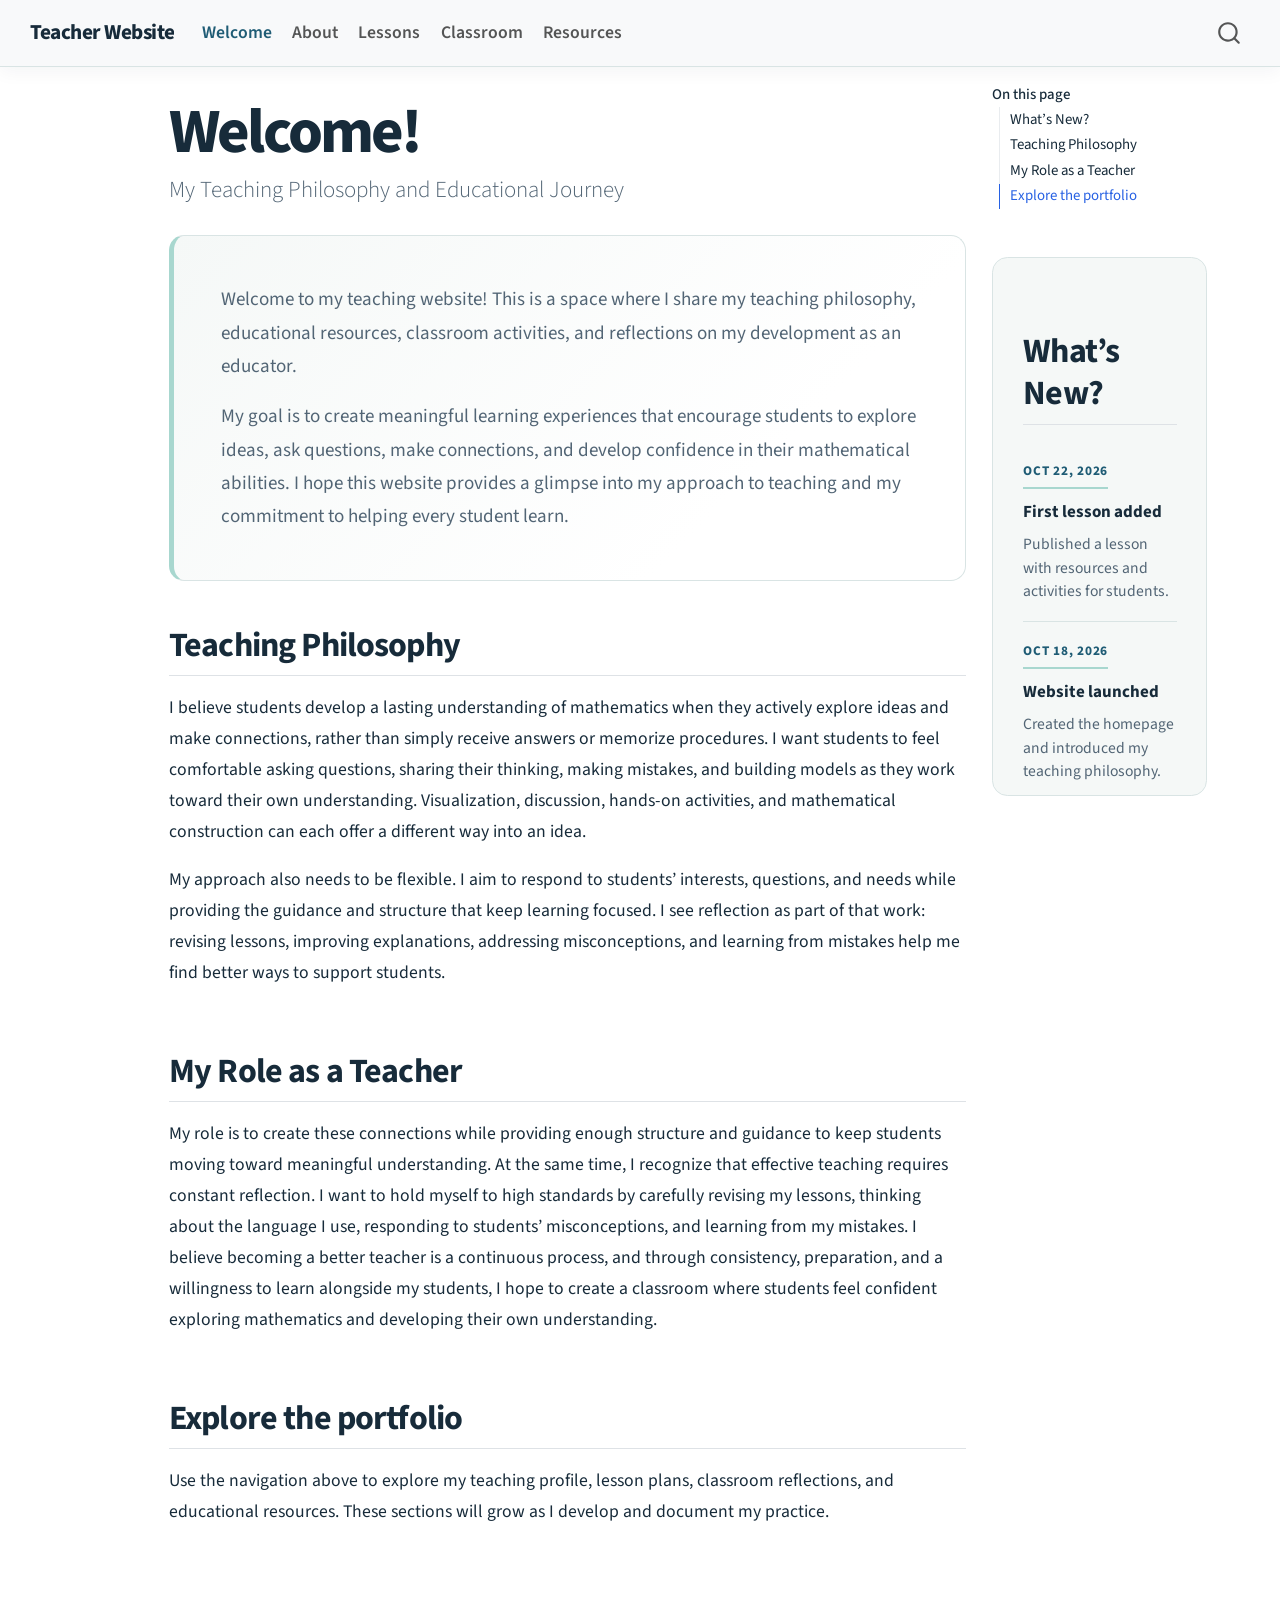
==== index.html @ 3ddf19dd "Built site for gh-pages" ====
<!DOCTYPE html>
<html xmlns="http://www.w3.org/1999/xhtml" lang="en" xml:lang="en"><head>

<meta charset="utf-8">
<meta name="generator" content="quarto-1.10.18">

<meta name="viewport" content="width=device-width, initial-scale=1.0, user-scalable=yes">


<title>Welcome! – Teacher Website</title>
<style>
/* Default styles provided by pandoc.
** See https://pandoc.org/MANUAL.html#variables-for-html for config info.
*/
span.smallcaps{font-variant: small-caps;}
div.columns{display: flex; gap: 1.5em;}
div.column{flex: auto;}
@media screen {
div.columns{gap: min(4vw, 1.5em);}
div.column{overflow-x: auto;}
}
div.hanging-indent{margin-left: 1.5em; text-indent: -1.5em;}
ul.task-list{list-style: none;}
ul.task-list li input[type="checkbox"] {
  width: 0.8em;
  margin: 0 0.8em 0.2em -1em; /* quarto-specific, see https://github.com/quarto-dev/quarto-cli/issues/4556 */ 
  vertical-align: middle;
}
</style>


<script src="site_libs/quarto-nav/quarto-nav.js"></script>
<script src="site_libs/quarto-nav/headroom.min.js"></script>
<script src="site_libs/clipboard/clipboard.min.js"></script>
<script src="site_libs/quarto-search/autocomplete.umd.js"></script>
<script src="site_libs/quarto-search/fuse.min.js"></script>
<script src="site_libs/quarto-search/quarto-search.js"></script>
<meta name="quarto:offset" content="./">
<script src="site_libs/quarto-html/quarto.js" type="module"></script>
<script src="site_libs/quarto-html/tabsets/tabsets.js" type="module"></script>
<script src="site_libs/quarto-html/popper.min.js"></script>
<script src="site_libs/quarto-html/tippy.umd.min.js"></script>
<script src="site_libs/quarto-html/anchor.min.js"></script>
<link href="site_libs/quarto-html/tippy.css" rel="stylesheet">
<link href="site_libs/quarto-html/quarto-syntax-highlighting-64a204ab8560d761af7679ceaba22944.css" rel="stylesheet" id="quarto-text-highlighting-styles">
<script src="site_libs/bootstrap/bootstrap.min.js"></script>
<link href="site_libs/bootstrap/bootstrap-icons.css" rel="stylesheet">
<link href="site_libs/bootstrap/bootstrap-445b8638c3d06994fee0907d791121c4.min.css" rel="stylesheet" append-hash="true" id="quarto-bootstrap" data-mode="light">
<script id="quarto-search-options" type="application/json">{
  "location": "navbar",
  "copy-button": false,
  "collapse-after": 3,
  "panel-placement": "end",
  "type": "overlay",
  "limit": 50,
  "keyboard-shortcut": [
    "f",
    "/",
    "s"
  ],
  "show-item-context": false,
  "language": {
    "search-no-results-text": "No results",
    "search-matching-documents-text": "matching documents",
    "search-copy-link-title": "Copy link to search",
    "search-hide-matches-text": "Hide additional matches",
    "search-more-match-text": "more match in this document",
    "search-more-matches-text": "more matches in this document",
    "search-clear-button-title": "Clear",
    "search-text-placeholder": "",
    "search-detached-cancel-button-title": "Cancel",
    "search-submit-button-title": "Submit",
    "search-label": "Search"
  }
}</script>
<style>html{ scroll-behavior: smooth; }</style>


<link rel="stylesheet" href="styles.css">
</head>

<body class="nav-fixed quarto-light">

<div id="quarto-search-results"></div>
  <header id="quarto-header" class="headroom fixed-top">
    <nav class="navbar navbar-expand-lg " data-bs-theme="dark">
      <div class="navbar-container container-fluid">
      <div class="navbar-brand-container mx-auto">
    <a class="navbar-brand" href="./index.html">
    <span class="navbar-title">Teacher Website</span>
    </a>
  </div>
            <div id="quarto-search" class="" title="Search"></div>
          <button class="navbar-toggler" type="button" data-bs-toggle="collapse" data-bs-target="#navbarCollapse" aria-controls="navbarCollapse" role="menu" aria-expanded="false" aria-label="Toggle navigation" onclick="if (window.quartoToggleHeadroom) { window.quartoToggleHeadroom(); }">
  <span class="navbar-toggler-icon"></span>
</button>
          <div class="collapse navbar-collapse" id="navbarCollapse">
            <ul class="navbar-nav navbar-nav-scroll me-auto">
  <li class="nav-item">
    <a class="nav-link active" href="./index.html" aria-current="page"> 
<span class="menu-text">Welcome</span></a>
  </li>  
  <li class="nav-item">
    <a class="nav-link" href="./resume.html"> 
<span class="menu-text">About</span></a>
  </li>  
  <li class="nav-item">
    <a class="nav-link" href="./lessons.html"> 
<span class="menu-text">Lessons</span></a>
  </li>  
  <li class="nav-item">
    <a class="nav-link" href="./classroom.html"> 
<span class="menu-text">Classroom</span></a>
  </li>  
  <li class="nav-item">
    <a class="nav-link" href="./resources.html"> 
<span class="menu-text">Resources</span></a>
  </li>  
</ul>
          </div> <!-- /navcollapse -->
            <div class="quarto-navbar-tools">
</div>
      </div> <!-- /container-fluid -->
    </nav>
</header>
<!-- content -->
<div id="quarto-content" class="quarto-container page-columns page-rows-contents page-layout-article page-navbar">
<!-- sidebar -->
<!-- margin-sidebar -->
    <div id="quarto-margin-sidebar" class="sidebar margin-sidebar">
        <nav id="TOC" role="doc-toc" class="toc-active">
    <h2 id="toc-title">On this page</h2>
   
  <ul>
  <li><a href="#whats-new" id="toc-whats-new" class="nav-link active" data-scroll-target="#whats-new">What’s New?</a></li>
  <li><a href="#teaching-philosophy" id="toc-teaching-philosophy" class="nav-link" data-scroll-target="#teaching-philosophy">Teaching Philosophy</a></li>
  <li><a href="#my-role-as-a-teacher" id="toc-my-role-as-a-teacher" class="nav-link" data-scroll-target="#my-role-as-a-teacher">My Role as a Teacher</a></li>
  <li><a href="#explore-the-portfolio" id="toc-explore-the-portfolio" class="nav-link" data-scroll-target="#explore-the-portfolio">Explore the portfolio</a></li>
  </ul>
</nav>
    </div>
<!-- main -->
<main class="content page-columns page-full" id="quarto-document-content">

<header id="title-block-header" class="quarto-title-block default">
<div class="quarto-title">
<h1 class="title">Welcome!</h1>
<p class="subtitle lead">My Teaching Philosophy and Educational Journey</p>
</div>



<div class="quarto-title-meta">

    
  
    
  </div>
  


</header>


<div class="home-intro">
<p>Welcome to my teaching website! This is a space where I share my teaching philosophy, educational resources, classroom activities, and reflections on my development as an educator.</p>
<p>My goal is to create meaningful learning experiences that encourage students to explore ideas, ask questions, make connections, and develop confidence in their mathematical abilities. I hope this website provides a glimpse into my approach to teaching and my commitment to helping every student learn.</p>
</div>

<div class="no-row-height column-margin column-container"><section id="whats-new" class="level2 updates-box">
<h2 class="anchored" data-anchor-id="whats-new">What’s New?</h2>
<div class="update-entry">
  <div class="update-date">OCT 22, 2026</div>
  <div class="update-content">
    <strong>First lesson added</strong>
    <p>Published a lesson with resources and activities for students.</p>
  </div>
</div>

<div class="update-entry">
  <div class="update-date">OCT 18, 2026</div>
  <div class="update-content">
    <strong>Website launched</strong>
    <p>Created the homepage and introduced my teaching philosophy.</p>
  </div>
</div>
</section></div><section id="teaching-philosophy" class="level2">
<h2 class="anchored" data-anchor-id="teaching-philosophy">Teaching Philosophy</h2>
<p>I believe students develop a lasting understanding of mathematics when they actively explore ideas and make connections, rather than simply receive answers or memorize procedures. I want students to feel comfortable asking questions, sharing their thinking, making mistakes, and building models as they work toward their own understanding. Visualization, discussion, hands-on activities, and mathematical construction can each offer a different way into an idea.</p>
<p>My approach also needs to be flexible. I aim to respond to students’ interests, questions, and needs while providing the guidance and structure that keep learning focused. I see reflection as part of that work: revising lessons, improving explanations, addressing misconceptions, and learning from mistakes help me find better ways to support students.</p>
</section>
<section id="my-role-as-a-teacher" class="level2">
<h2 class="anchored" data-anchor-id="my-role-as-a-teacher">My Role as a Teacher</h2>
<p>My role is to create these connections while providing enough structure and guidance to keep students moving toward meaningful understanding. At the same time, I recognize that effective teaching requires constant reflection. I want to hold myself to high standards by carefully revising my lessons, thinking about the language I use, responding to students’ misconceptions, and learning from my mistakes. I believe becoming a better teacher is a continuous process, and through consistency, preparation, and a willingness to learn alongside my students, I hope to create a classroom where students feel confident exploring mathematics and developing their own understanding.</p>
</section>
<section id="explore-the-portfolio" class="level2">
<h2 class="anchored" data-anchor-id="explore-the-portfolio">Explore the portfolio</h2>
<p>Use the navigation above to explore my teaching profile, lesson plans, classroom reflections, and educational resources. These sections will grow as I develop and document my practice.</p>


</section>

</main> <!-- /main -->
<script id="quarto-html-after-body" type="application/javascript">
  window.document.addEventListener("DOMContentLoaded", function (event) {
    const icon = "";
    const anchorJS = new window.AnchorJS();
    anchorJS.options = {
      placement: 'right',
      icon: icon
    };
    anchorJS.add('.anchored');
    const isCodeAnnotation = (el) => {
      for (const clz of el.classList) {
        if (clz.startsWith('code-annotation-')) {                     
          return true;
        }
      }
      return false;
    }
    const onCopySuccess = function(e) {
      // button target
      const button = e.trigger;
      // don't keep focus
      button.blur();
      // flash "checked"
      button.classList.add('code-copy-button-checked');
      var currentTitle = button.getAttribute("title");
      button.setAttribute("title", "Copied!");
      let tooltip;
      if (window.bootstrap) {
        button.setAttribute("data-bs-toggle", "tooltip");
        button.setAttribute("data-bs-placement", "left");
        button.setAttribute("data-bs-title", "Copied!");
        tooltip = new bootstrap.Tooltip(button, 
          { trigger: "manual", 
            customClass: "code-copy-button-tooltip",
            offset: [0, -8]});
        tooltip.show();    
      }
      setTimeout(function() {
        if (tooltip) {
          tooltip.hide();
          button.removeAttribute("data-bs-title");
          button.removeAttribute("data-bs-toggle");
          button.removeAttribute("data-bs-placement");
        }
        button.setAttribute("title", currentTitle);
        button.classList.remove('code-copy-button-checked');
      }, 1000);
      // clear code selection
      e.clearSelection();
    }
    const getTextToCopy = function(trigger) {
      const outerScaffold = trigger.parentElement.cloneNode(true);
      const codeEl = outerScaffold.querySelector('code');
      for (const childEl of codeEl.children) {
        if (isCodeAnnotation(childEl)) {
          childEl.remove();
        }
      }
      return codeEl.innerText;
    }
    const clipboard = new window.ClipboardJS('.code-copy-button:not([data-in-quarto-modal])', {
      text: getTextToCopy
    });
    clipboard.on('success', onCopySuccess);
    if (window.document.getElementById('quarto-embedded-source-code-modal')) {
      const clipboardModal = new window.ClipboardJS('.code-copy-button[data-in-quarto-modal]', {
        text: getTextToCopy,
        container: window.document.getElementById('quarto-embedded-source-code-modal')
      });
      clipboardModal.on('success', onCopySuccess);
    }
      var localhostRegex = new RegExp(/^(?:http|https):\/\/localhost\:?[0-9]*\//);
      var mailtoRegex = new RegExp(/^mailto:/);
        var filterRegex = new RegExp('/' + window.location.host + '/');
      var isInternal = (href) => {
          return filterRegex.test(href) || localhostRegex.test(href) || mailtoRegex.test(href);
      }
      // Inspect non-navigation links and adorn them if external
     var links = window.document.querySelectorAll('a[href]:not(.nav-link):not(.navbar-brand):not(.toc-action):not(.sidebar-link):not(.sidebar-item-toggle):not(.pagination-link):not(.no-external):not([aria-hidden]):not(.dropdown-item):not(.quarto-navigation-tool):not(.about-link)');
      for (var i=0; i<links.length; i++) {
        const link = links[i];
        if (!isInternal(link.href)) {
          // undo the damage that might have been done by quarto-nav.js in the case of
          // links that we want to consider external
          if (link.dataset.originalHref !== undefined) {
            link.href = link.dataset.originalHref;
          }
        }
      }
    function tippyHover(el, contentFn, onTriggerFn, onUntriggerFn) {
      const config = {
        allowHTML: true,
        maxWidth: 500,
        delay: 100,
        arrow: false,
        appendTo: function(el) {
            return el.parentElement;
        },
        interactive: true,
        interactiveBorder: 10,
        theme: 'quarto',
        placement: 'bottom-start',
      };
      if (contentFn) {
        config.content = contentFn;
      }
      if (onTriggerFn) {
        config.onTrigger = onTriggerFn;
      }
      if (onUntriggerFn) {
        config.onUntrigger = onUntriggerFn;
      }
      window.tippy(el, config); 
    }
    const noterefs = window.document.querySelectorAll('a[role="doc-noteref"]');
    for (var i=0; i<noterefs.length; i++) {
      const ref = noterefs[i];
      tippyHover(ref, function() {
        // use id or data attribute instead here
        let href = ref.getAttribute('data-footnote-href') || ref.getAttribute('href');
        try { href = new URL(href).hash; } catch {}
        const id = href.replace(/^#\/?/, "");
        const note = window.document.getElementById(id);
        if (note) {
          return note.innerHTML;
        } else {
          return "";
        }
      });
    }
    const xrefs = window.document.querySelectorAll('a.quarto-xref');
    const processXRef = (id, note) => {
      // Strip column container classes
      const stripColumnClz = (el) => {
        el.classList.remove("page-full", "page-columns");
        if (el.children) {
          for (const child of el.children) {
            stripColumnClz(child);
          }
        }
      }
      stripColumnClz(note)
      if (id === null || id.startsWith('sec-')) {
        // Special case sections, only their first couple elements
        const container = document.createElement("div");
        if (note.children && note.children.length > 2) {
          container.appendChild(note.children[0].cloneNode(true));
          for (let i = 1; i < note.children.length; i++) {
            const child = note.children[i];
            if (child.tagName === "P" && child.innerText === "") {
              continue;
            } else {
              container.appendChild(child.cloneNode(true));
              break;
            }
          }
          if (window.Quarto?.typesetMath) {
            window.Quarto.typesetMath(container);
          }
          return container.innerHTML
        } else {
          if (window.Quarto?.typesetMath) {
            window.Quarto.typesetMath(note);
          }
          return note.innerHTML;
        }
      } else {
        // Remove any anchor links if they are present
        const anchorLink = note.querySelector('a.anchorjs-link');
        if (anchorLink) {
          anchorLink.remove();
        }
        if (window.Quarto?.typesetMath) {
          window.Quarto.typesetMath(note);
        }
        if (note.classList.contains("callout")) {
          return note.outerHTML;
        } else {
          return note.innerHTML;
        }
      }
    }
    for (var i=0; i<xrefs.length; i++) {
      const xref = xrefs[i];
      tippyHover(xref, undefined, function(instance) {
        instance.disable();
        let url = xref.getAttribute('href');
        let hash = undefined; 
        if (url.startsWith('#')) {
          hash = url;
        } else {
          try { hash = new URL(url).hash; } catch {}
        }
        if (hash) {
          const id = hash.replace(/^#\/?/, "");
          const note = window.document.getElementById(id);
          if (note !== null) {
            try {
              const html = processXRef(id, note.cloneNode(true));
              instance.setContent(html);
            } finally {
              instance.enable();
              instance.show();
            }
          } else {
            // See if we can fetch this
            fetch(url.split('#')[0])
            .then(res => res.text())
            .then(html => {
              const parser = new DOMParser();
              const htmlDoc = parser.parseFromString(html, "text/html");
              const note = htmlDoc.getElementById(id);
              if (note !== null) {
                const html = processXRef(id, note);
                instance.setContent(html);
              } 
            }).finally(() => {
              instance.enable();
              instance.show();
            });
          }
        } else {
          // See if we can fetch a full url (with no hash to target)
          // This is a special case and we should probably do some content thinning / targeting
          fetch(url)
          .then(res => res.text())
          .then(html => {
            const parser = new DOMParser();
            const htmlDoc = parser.parseFromString(html, "text/html");
            const note = htmlDoc.querySelector('main.content');
            if (note !== null) {
              // This should only happen for chapter cross references
              // (since there is no id in the URL)
              // remove the first header
              if (note.children.length > 0 && note.children[0].tagName === "HEADER") {
                note.children[0].remove();
              }
              const html = processXRef(null, note);
              instance.setContent(html);
            } 
          }).finally(() => {
            instance.enable();
            instance.show();
          });
        }
      }, function(instance) {
      });
    }
        let selectedAnnoteEl;
        const selectorForAnnotation = ( cell, annotation) => {
          let cellAttr = 'data-code-cell="' + cell + '"';
          let lineAttr = 'data-code-annotation="' +  annotation + '"';
          const selector = 'span[' + cellAttr + '][' + lineAttr + ']';
          return selector;
        }
        const selectCodeLines = (annoteEl) => {
          const doc = window.document;
          const targetCell = annoteEl.getAttribute("data-target-cell");
          const targetAnnotation = annoteEl.getAttribute("data-target-annotation");
          const annoteSpan = window.document.querySelector(selectorForAnnotation(targetCell, targetAnnotation));
          const lines = annoteSpan.getAttribute("data-code-lines").split(",");
          const lineIds = lines.map((line) => {
            return targetCell + "-" + line;
          })
          let top = null;
          let height = null;
          let parent = null;
          if (lineIds.length > 0) {
              //compute the position of the single el (top and bottom and make a div)
              const el = window.document.getElementById(lineIds[0]);
              top = el.offsetTop;
              height = el.offsetHeight;
              parent = el.parentElement.parentElement;
            if (lineIds.length > 1) {
              const lastEl = window.document.getElementById(lineIds[lineIds.length - 1]);
              const bottom = lastEl.offsetTop + lastEl.offsetHeight;
              height = bottom - top;
            }
            if (top !== null && height !== null && parent !== null) {
              // cook up a div (if necessary) and position it 
              let div = window.document.getElementById("code-annotation-line-highlight");
              if (div === null) {
                div = window.document.createElement("div");
                div.setAttribute("id", "code-annotation-line-highlight");
                div.style.position = 'absolute';
                parent.appendChild(div);
              }
              div.style.top = top - 2 + "px";
              div.style.height = height + 4 + "px";
              div.style.left = 0;
              let gutterDiv = window.document.getElementById("code-annotation-line-highlight-gutter");
              if (gutterDiv === null) {
                gutterDiv = window.document.createElement("div");
                gutterDiv.setAttribute("id", "code-annotation-line-highlight-gutter");
                gutterDiv.style.position = 'absolute';
                const codeCell = window.document.getElementById(targetCell);
                const gutter = codeCell.querySelector('.code-annotation-gutter');
                gutter.appendChild(gutterDiv);
              }
              gutterDiv.style.top = top - 2 + "px";
              gutterDiv.style.height = height + 4 + "px";
            }
            selectedAnnoteEl = annoteEl;
          }
        };
        const unselectCodeLines = () => {
          const elementsIds = ["code-annotation-line-highlight", "code-annotation-line-highlight-gutter"];
          elementsIds.forEach((elId) => {
            const div = window.document.getElementById(elId);
            if (div) {
              div.remove();
            }
          });
          selectedAnnoteEl = undefined;
        };
          // Handle positioning of the toggle
      window.addEventListener(
        "resize",
        throttle(() => {
          elRect = undefined;
          if (selectedAnnoteEl) {
            selectCodeLines(selectedAnnoteEl);
          }
        }, 10)
      );
      function throttle(fn, ms) {
      let throttle = false;
      let timer;
        return (...args) => {
          if(!throttle) { // first call gets through
              fn.apply(this, args);
              throttle = true;
          } else { // all the others get throttled
              if(timer) clearTimeout(timer); // cancel #2
              timer = setTimeout(() => {
                fn.apply(this, args);
                timer = throttle = false;
              }, ms);
          }
        };
      }
        // Attach click handler to the DT
        const annoteDls = window.document.querySelectorAll('dt[data-target-cell]');
        for (const annoteDlNode of annoteDls) {
          annoteDlNode.addEventListener('click', (event) => {
            const clickedEl = event.target;
            if (clickedEl !== selectedAnnoteEl) {
              unselectCodeLines();
              const activeEl = window.document.querySelector('dt[data-target-cell].code-annotation-active');
              if (activeEl) {
                activeEl.classList.remove('code-annotation-active');
              }
              selectCodeLines(clickedEl);
              clickedEl.classList.add('code-annotation-active');
            } else {
              // Unselect the line
              unselectCodeLines();
              clickedEl.classList.remove('code-annotation-active');
            }
          });
        }
    const findCites = (el) => {
      const parentEl = el.parentElement;
      if (parentEl) {
        const cites = parentEl.dataset.cites;
        if (cites) {
          return {
            el,
            cites: cites.split(' ')
          };
        } else {
          return findCites(el.parentElement)
        }
      } else {
        return undefined;
      }
    };
    var bibliorefs = window.document.querySelectorAll('a[role="doc-biblioref"]');
    for (var i=0; i<bibliorefs.length; i++) {
      const ref = bibliorefs[i];
      const citeInfo = findCites(ref);
      if (citeInfo) {
        tippyHover(citeInfo.el, function() {
          var popup = window.document.createElement('div');
          citeInfo.cites.forEach(function(cite) {
            var citeDiv = window.document.createElement('div');
            citeDiv.classList.add('hanging-indent');
            citeDiv.classList.add('csl-entry');
            var biblioDiv = window.document.getElementById('ref-' + cite);
            if (biblioDiv) {
              citeDiv.innerHTML = biblioDiv.innerHTML;
            }
            popup.appendChild(citeDiv);
          });
          return popup.innerHTML;
        });
      }
    }
  });
  </script>
</div> <!-- /content -->




<script src="site_libs/quarto-html/zenscroll-min.js"></script>
</body></html>
---- site_libs/quarto-html/tippy.css ----
.tippy-box[data-animation=fade][data-state=hidden]{opacity:0}[data-tippy-root]{max-width:calc(100vw - 10px)}.tippy-box{position:relative;background-color:#333;color:#fff;border-radius:4px;font-size:14px;line-height:1.4;white-space:normal;outline:0;transition-property:transform,visibility,opacity}.tippy-box[data-placement^=top]>.tippy-arrow{bottom:0}.tippy-box[data-placement^=top]>.tippy-arrow:before{bottom:-7px;left:0;border-width:8px 8px 0;border-top-color:initial;transform-origin:center top}.tippy-box[data-placement^=bottom]>.tippy-arrow{top:0}.tippy-box[data-placement^=bottom]>.tippy-arrow:before{top:-7px;left:0;border-width:0 8px 8px;border-bottom-color:initial;transform-origin:center bottom}.tippy-box[data-placement^=left]>.tippy-arrow{right:0}.tippy-box[data-placement^=left]>.tippy-arrow:before{border-width:8px 0 8px 8px;border-left-color:initial;right:-7px;transform-origin:center left}.tippy-box[data-placement^=right]>.tippy-arrow{left:0}.tippy-box[data-placement^=right]>.tippy-arrow:before{left:-7px;border-width:8px 8px 8px 0;border-right-color:initial;transform-origin:center right}.tippy-box[data-inertia][data-state=visible]{transition-timing-function:cubic-bezier(.54,1.5,.38,1.11)}.tippy-arrow{width:16px;height:16px;color:#333}.tippy-arrow:before{content:"";position:absolute;border-color:transparent;border-style:solid}.tippy-content{position:relative;padding:5px 9px;z-index:1}
---- site_libs/quarto-html/quarto-syntax-highlighting-64a204ab8560d761af7679ceaba22944.css ----
/* quarto syntax highlight colors */
:root {
  --quarto-hl-ot-color: #003B4F;
  --quarto-hl-at-color: #657422;
  --quarto-hl-ss-color: #20794D;
  --quarto-hl-an-color: #5E5E5E;
  --quarto-hl-fu-color: #4758AB;
  --quarto-hl-st-color: #20794D;
  --quarto-hl-cf-color: #003B4F;
  --quarto-hl-op-color: #5E5E5E;
  --quarto-hl-er-color: #AD0000;
  --quarto-hl-bn-color: #AD0000;
  --quarto-hl-al-color: #AD0000;
  --quarto-hl-va-color: #111111;
  --quarto-hl-bu-color: inherit;
  --quarto-hl-ex-color: inherit;
  --quarto-hl-pp-color: #AD0000;
  --quarto-hl-in-color: #5E5E5E;
  --quarto-hl-vs-color: #20794D;
  --quarto-hl-wa-color: #5E5E5E;
  --quarto-hl-do-color: #5E5E5E;
  --quarto-hl-im-color: #00769E;
  --quarto-hl-ch-color: #20794D;
  --quarto-hl-dt-color: #AD0000;
  --quarto-hl-fl-color: #AD0000;
  --quarto-hl-co-color: #5E5E5E;
  --quarto-hl-cv-color: #5E5E5E;
  --quarto-hl-cn-color: #8f5902;
  --quarto-hl-sc-color: #5E5E5E;
  --quarto-hl-dv-color: #AD0000;
  --quarto-hl-kw-color: #003B4F;
}

/* other quarto variables */
:root {
  --quarto-font-monospace: SFMono-Regular, Menlo, Monaco, Consolas, "Liberation Mono", "Courier New", monospace;
}

/* syntax highlight based on Pandoc's rules */
pre > code.sourceCode > span {
  color: #003B4F;
}

code.sourceCode > span {
  color: #003B4F;
}

div.sourceCode,
div.sourceCode pre.sourceCode {
  color: #003B4F;
}

/* Normal */
code span {
  color: #003B4F;
}

/* Alert */
code span.al {
  color: #AD0000;
  font-style: inherit;
}

/* Annotation */
code span.an {
  color: #5E5E5E;
  font-style: inherit;
}

/* Attribute */
code span.at {
  color: #657422;
  font-style: inherit;
}

/* BaseN */
code span.bn {
  color: #AD0000;
  font-style: inherit;
}

/* BuiltIn */
code span.bu {
  font-style: inherit;
}

/* ControlFlow */
code span.cf {
  color: #003B4F;
  font-weight: bold;
  font-style: inherit;
}

/* Char */
code span.ch {
  color: #20794D;
  font-style: inherit;
}

/* Constant */
code span.cn {
  color: #8f5902;
  font-style: inherit;
}

/* Comment */
code span.co {
  color: #5E5E5E;
  font-style: inherit;
}

/* CommentVar */
code span.cv {
  color: #5E5E5E;
  font-style: italic;
}

/* Documentation */
code span.do {
  color: #5E5E5E;
  font-style: italic;
}

/* DataType */
code span.dt {
  color: #AD0000;
  font-style: inherit;
}

/* DecVal */
code span.dv {
  color: #AD0000;
  font-style: inherit;
}

/* Error */
code span.er {
  color: #AD0000;
  font-style: inherit;
}

/* Extension */
code span.ex {
  font-style: inherit;
}

/* Float */
code span.fl {
  color: #AD0000;
  font-style: inherit;
}

/* Function */
code span.fu {
  color: #4758AB;
  font-style: inherit;
}

/* Import */
code span.im {
  color: #00769E;
  font-style: inherit;
}

/* Information */
code span.in {
  color: #5E5E5E;
  font-style: inherit;
}

/* Keyword */
code span.kw {
  color: #003B4F;
  font-weight: bold;
  font-style: inherit;
}

/* Operator */
code span.op {
  color: #5E5E5E;
  font-style: inherit;
}

/* Other */
code span.ot {
  color: #003B4F;
  font-style: inherit;
}

/* Preprocessor */
code span.pp {
  color: #AD0000;
  font-style: inherit;
}

/* SpecialChar */
code span.sc {
  color: #5E5E5E;
  font-style: inherit;
}

/* SpecialString */
code span.ss {
  color: #20794D;
  font-style: inherit;
}

/* String */
code span.st {
  color: #20794D;
  font-style: inherit;
}

/* Variable */
code span.va {
  color: #111111;
  font-style: inherit;
}

/* VerbatimString */
code span.vs {
  color: #20794D;
  font-style: inherit;
}

/* Warning */
code span.wa {
  color: #5E5E5E;
  font-style: italic;
}

.prevent-inlining {
  content: "</";
}

/*# sourceMappingURL=9d8d5bb603a83b8298b89080a598c93b.css.map */
---- styles.css ----
/* Shared visual style for the mathematics teaching portfolio. */
:root {
  --portfolio-ink: #172b3a;
  --portfolio-muted: #526575;
  --portfolio-blue: #1f5c75;
  --portfolio-blue-dark: #16465d;
  --portfolio-teal: #a8d7cf;
  --portfolio-paper: #f5f8f7;
  --portfolio-line: #d9e4e4;
  --portfolio-white: #ffffff;
}

body {
  color: var(--portfolio-ink);
  background: var(--portfolio-white);
  font-size: 1.04rem;
  line-height: 1.75;
}

.navbar {
  border-bottom: 1px solid var(--portfolio-line);
  box-shadow: 0 4px 18px rgb(23 43 58 / 5%);
}

.navbar-title {
  color: var(--portfolio-ink);
  font-weight: 750;
  letter-spacing: -0.025em;
}

.navbar .nav-link {
  font-weight: 600;
}

.navbar .nav-link:hover,
.navbar .nav-link:focus,
.navbar .nav-link.active {
  color: var(--portfolio-blue);
}

.quarto-title-block .quarto-title {
  max-width: 850px;
}

.quarto-title-block h1.title {
  color: var(--portfolio-ink);
  font-size: clamp(2.35rem, 5vw, 3.7rem);
  font-weight: 750;
  letter-spacing: -0.045em;
  line-height: 1.1;
}

.quarto-title-block .subtitle {
  max-width: 720px;
  color: var(--portfolio-muted);
  font-size: clamp(1.1rem, 2.3vw, 1.35rem);
  line-height: 1.5;
}

main.content {
  padding-bottom: 3rem;
}

main.content h2 {
  margin-top: 2.6rem;
  color: var(--portfolio-ink);
  font-size: clamp(1.55rem, 3vw, 2rem);
  font-weight: 700;
  letter-spacing: -0.025em;
}

main.content h3 {
  color: var(--portfolio-ink);
  font-weight: 700;
}

a {
  color: var(--portfolio-blue);
  text-underline-offset: 0.18em;
}

a:hover {
  color: var(--portfolio-blue-dark);
}

.home-intro {
  max-width: 900px;
  margin: 0 auto 2.5rem;
  padding: clamp(1.5rem, 4vw, 2.75rem);
  border: 1px solid var(--portfolio-line);
  border-left: 5px solid var(--portfolio-teal);
  border-radius: 0.9rem;
  background: linear-gradient(135deg, var(--portfolio-paper), #fff 72%);
  color: var(--portfolio-muted);
  font-size: 1.12rem;
}

.home-intro p:last-child {
  margin-bottom: 0;
}

.updates-box {
  box-sizing: border-box;
  max-width: 100%;
  margin: 1.25rem 0 2.5rem;
  padding: clamp(1rem, 3vw, 1.75rem);
  border: 1px solid var(--portfolio-line);
  border-radius: 0.9rem;
  background: var(--portfolio-paper);
  overflow-wrap: anywhere;
}

/* Keep the update timeline compact when it sits in Quarto's page margin. */
.updates-box.column-margin {
  box-sizing: border-box;
  width: 100%;
  max-width: 100%;
  margin: 0;
  padding: 1.1rem;
  font-size: 0.94rem;
}

.updates-box h2 {
  margin: 0 0 1rem;
  font-size: clamp(1.35rem, 2vw, 1.65rem);
  line-height: 1.2;
}

.updates-box .update-entry {
  display: block !important;
  width: 100%;
  min-width: 0;
  padding: 1rem 0;
}

.updates-box .update-date {
  display: inline-block;
  width: fit-content;
  margin: 0 0 0.55rem;
  padding: 0 0 0.3rem;
  border-right: 0;
  border-bottom: 2px solid var(--portfolio-teal);
  font-size: 0.78rem;
}

.updates-box .update-content {
  min-width: 0;
  overflow-wrap: anywhere;
}

.updates-box .update-content strong {
  font-size: 1rem;
}

.updates-box .update-content p {
  font-size: 0.92rem;
  line-height: 1.5;
}

.update-entry {
  display: grid;
  grid-template-columns: minmax(130px, 180px) minmax(0, 1fr);
  gap: 1.5rem;
  padding: 1.35rem 0;
  border-bottom: 1px solid var(--portfolio-line);
}

.update-entry:first-child {
  padding-top: 0.25rem;
}

.update-entry:last-child {
  padding-bottom: 0.25rem;
  border-bottom: 0;
}

.update-date {
  align-self: start;
  padding: 0.1rem 1.2rem 0.1rem 0;
  border-right: 2px solid var(--portfolio-teal);
  color: var(--portfolio-blue);
  font-size: 0.88rem;
  font-weight: 750;
  letter-spacing: 0.055em;
}

.update-content strong {
  color: var(--portfolio-ink);
  font-size: 1.08rem;
}

.update-content p {
  margin: 0.3rem 0 0;
  color: var(--portfolio-muted);
}

.portfolio-card {
  margin: 1.25rem 0 2rem;
  padding: clamp(1.25rem, 3vw, 2rem);
  border: 1px solid var(--portfolio-line);
  border-radius: 0.9rem;
  background: var(--portfolio-white);
  box-shadow: 0 12px 32px rgb(23 43 58 / 6%);
}

.portfolio-card h3 {
  margin-top: 0;
}

.portfolio-card p:last-child,
.portfolio-card ul:last-child,
.portfolio-card ol:last-child {
  margin-bottom: 0;
}

/* Résumé page */
.resume-page {
  max-width: 900px;
  margin-inline: auto;
}

.resume-page > h2 {
  margin-top: 3rem;
  padding-bottom: 0.4rem;
  border-bottom: 1px solid var(--portfolio-line);
}

.resume-lead {
  margin: 1rem 0 2.25rem;
  padding: clamp(1.25rem, 3vw, 2rem);
  border: 1px solid var(--portfolio-line);
  border-left: 5px solid var(--portfolio-teal);
  border-radius: 0.9rem;
  background: linear-gradient(135deg, var(--portfolio-paper), #fff 80%);
  color: var(--portfolio-muted);
  font-size: 1.12rem;
}

.resume-lead p {
  margin-bottom: 0;
}

.resume-lead p:first-child {
  margin-bottom: 0.45rem;
  color: var(--portfolio-blue);
  font-size: 0.82rem;
  font-weight: 750;
  letter-spacing: 0.09em;
  text-transform: uppercase;
}

.resume-grid {
  display: grid;
  grid-template-columns: repeat(2, minmax(0, 1fr));
  gap: 1rem;
  margin: 1.25rem 0 2rem;
}

.resume-grid > .resume-card {
  margin: 0;
}

.resume-card,
.resume-entry {
  min-width: 0;
  overflow-wrap: anywhere;
}

.resume-card {
  margin: 1rem 0 1.25rem;
  padding: clamp(1.1rem, 2.5vw, 1.5rem);
  border: 1px solid var(--portfolio-line);
  border-radius: 0.85rem;
  background: var(--portfolio-paper);
}

.resume-card h3,
.resume-entry h3 {
  margin-top: 0;
  margin-bottom: 0.45rem;
  font-size: 1.15rem;
}

.resume-card p:last-child,
.resume-entry p:last-child,
.resume-entry ul:last-child {
  margin-bottom: 0;
}

.resume-entry {
  margin: 1.4rem 0 1.5rem 0.35rem;
  padding: 0.1rem 0 0.2rem 1.25rem;
  border-left: 3px solid var(--portfolio-teal);
}

.resume-entry > p:first-of-type {
  color: var(--portfolio-blue);
  font-size: 0.92rem;
  font-weight: 650;
}

.resume-entry ul {
  padding-left: 1.2rem;
}

.resume-entry li + li {
  margin-top: 0.25rem;
}

.resume-page a {
  font-weight: 650;
}

/* Coordinate-plane rotation activity */
.rotation-tool {
  max-width: 850px;
  margin: 1.5rem auto 2rem;
  color: var(--portfolio-ink);
}

.rotation-angle-control {
  margin: 1rem 0 1.4rem;
}

.rotation-center-controls {
  display: flex;
  flex-wrap: wrap;
  align-items: center;
  gap: 0.55rem;
  margin: 1rem 0;
  padding: 0.8rem 1rem;
  border: 1px solid var(--portfolio-line);
  border-radius: 0.65rem;
}

.rotation-center-controls legend {
  float: none;
  width: auto;
  margin: 0;
  padding: 0 0.35rem;
  color: var(--portfolio-ink);
  font-size: 0.98rem;
  font-weight: 750;
}

.rotation-center-controls label {
  font-weight: 700;
}

.rotation-center-controls input[type="number"] {
  width: 4.5rem;
  min-height: 2.5rem;
  padding: 0.35rem 0.5rem;
  border: 1px solid var(--portfolio-line);
  border-radius: 0.35rem;
  color: var(--portfolio-ink);
  background: var(--portfolio-white);
}

.rotation-center-controls .btn {
  min-height: 2.5rem;
}

.rotation-current-center {
  color: var(--portfolio-muted);
  font-size: 0.92rem;
}

.rotation-current-center output {
  color: var(--portfolio-blue-dark);
  font-weight: 750;
  font-variant-numeric: tabular-nums;
}

.rotation-angle-heading {
  display: flex;
  align-items: baseline;
  justify-content: space-between;
  gap: 1rem;
  margin-bottom: 0.35rem;
  font-weight: 650;
}

.rotation-angle-heading output {
  color: var(--portfolio-blue);
  font-variant-numeric: tabular-nums;
  font-size: 1.2rem;
  font-weight: 750;
}

#rotation-angle {
  display: block;
  width: 100%;
  accent-color: #c74343;
}

.rotation-distance-toggle {
  display: flex;
  align-items: flex-start;
  gap: 0.6rem;
  width: fit-content;
  margin: 0.25rem 0 1rem;
  color: var(--portfolio-ink);
  font-weight: 700;
  cursor: pointer;
}

.rotation-distance-toggle input {
  width: 1.15rem;
  height: 1.15rem;
  margin-top: 0.3rem;
  accent-color: var(--portfolio-blue);
}

.rotation-distance-panel[hidden] {
  display: none !important;
}

.rotation-distance-panel {
  margin: 0 0 1.5rem;
  padding: 1rem 1.1rem;
  border: 1px solid var(--portfolio-line);
  border-radius: 0.7rem;
  background: var(--portfolio-paper);
}

.rotation-distance-panel h3 {
  margin: 0 0 0.3rem;
  color: var(--portfolio-ink);
  font-size: 1.08rem;
}

.rotation-distance-panel p {
  margin: 0 0 0.75rem;
  color: var(--portfolio-muted);
  font-size: 0.92rem;
}

.rotation-distance-table-wrap {
  overflow-x: auto;
  margin: 0.75rem 0;
}

.rotation-distance-table {
  width: 100%;
  min-width: 580px;
  border-collapse: collapse;
  font-size: 0.9rem;
  font-variant-numeric: tabular-nums;
}

.rotation-distance-table th,
.rotation-distance-table td {
  padding: 0.45rem 0.6rem;
  border-bottom: 1px solid var(--portfolio-line);
  text-align: center;
}

.rotation-distance-table th {
  color: var(--portfolio-ink);
  font-weight: 750;
}

.rotation-distance-table td:first-child {
  font-weight: 750;
}

.rotation-distance-table-note,
.rotation-distance-panel .rotation-distance-note {
  margin-bottom: 0;
  font-size: 0.86rem;
}

.rotation-distance-guide {
  stroke-dasharray: 4 4;
  stroke-width: 1.7;
  opacity: 0.8;
  pointer-events: none;
}

.original-distance-guide {
  stroke: var(--portfolio-blue-dark);
}

.rotated-distance-guide {
  stroke: #c74343;
}

.rotation-point-controls {
  display: flex;
  flex-wrap: wrap;
  align-items: center;
  gap: 0.55rem;
  margin: 1rem 0 0.5rem;
}

.rotation-point-controls .rotation-instruction {
  flex-basis: 100%;
  margin: 0 0 0.2rem;
  color: var(--portfolio-muted);
}

.rotation-point-controls label {
  font-weight: 700;
}

.rotation-point-controls input[type="number"] {
  width: 4.5rem;
  min-height: 2.5rem;
  padding: 0.35rem 0.5rem;
  border: 1px solid var(--portfolio-line);
  border-radius: 0.35rem;
  color: var(--portfolio-ink);
  background: var(--portfolio-white);
}

.rotation-point-controls .btn {
  min-height: 2.5rem;
}

.rotation-status {
  min-height: 1.5rem;
  margin: 0.75rem 0;
  color: var(--portfolio-muted);
  font-size: 0.93rem;
}

.rotation-canvas {
  display: block;
  width: 100%;
  max-width: 680px;
  height: auto;
  margin: 0 auto;
  touch-action: manipulation;
}

.rotation-tool.is-picking-center .rotation-canvas {
  cursor: crosshair;
}

.rotation-grid-line {
  stroke: var(--portfolio-line);
  stroke-width: 0.8;
}

.rotation-grid-line.major {
  stroke-width: 1.1;
}

.rotation-axis {
  stroke: var(--portfolio-muted);
  stroke-width: 1.7;
}

.rotation-grid-label,
.rotation-axis-label {
  fill: var(--portfolio-muted);
  font-family: inherit;
  font-size: calc(13px * var(--rotation-text-scale, 1));
}

.rotation-axis-label {
  fill: var(--portfolio-ink);
  font-size: calc(15px * var(--rotation-text-scale, 1));
  font-weight: 700;
}

.rotation-original-shape {
  fill: color-mix(in srgb, var(--portfolio-teal) 32%, transparent);
  stroke: var(--portfolio-blue-dark);
  stroke-width: 2.5;
  stroke-linejoin: round;
}

.rotation-rotated-shape {
  fill: color-mix(in srgb, #c74343 24%, transparent);
  stroke: #c74343;
  stroke-width: 2.5;
  stroke-linejoin: round;
}

.rotation-original-marker {
  fill: var(--portfolio-teal);
  stroke: var(--portfolio-blue-dark);
  stroke-width: 1.5;
}

.rotation-rotated-marker {
  fill: #c74343;
  stroke: var(--portfolio-white);
  stroke-width: 1.5;
}

.rotation-center-marker {
  fill: var(--portfolio-white);
  stroke: var(--portfolio-blue-dark);
  stroke-width: 2.5;
}

.rotation-center-crosshair {
  stroke: var(--portfolio-blue-dark);
  stroke-width: 1.5;
  pointer-events: none;
}

.rotation-center-label {
  fill: var(--portfolio-blue-dark);
  font-family: inherit;
  font-size: calc(15px * var(--rotation-text-scale, 1));
  font-weight: 800;
  paint-order: stroke;
  stroke: var(--portfolio-white);
  stroke-width: 3px;
  stroke-linejoin: round;
}

.rotation-original-label,
.rotation-rotated-label {
  fill: var(--portfolio-ink);
  font-family: inherit;
  font-size: calc(14px * var(--rotation-text-scale, 1));
  font-weight: 700;
  paint-order: stroke;
  stroke: var(--portfolio-white);
  stroke-width: 3px;
  stroke-linejoin: round;
}

.rotation-legend {
  display: flex;
  flex-wrap: wrap;
  justify-content: center;
  gap: 0.5rem 1.5rem;
  margin: 0.25rem 0 1.5rem;
  color: var(--portfolio-muted);
  font-size: 0.92rem;
}

.rotation-legend span {
  display: inline-flex;
  align-items: center;
  gap: 0.45rem;
}

.rotation-legend-mark {
  width: 0.9rem;
  height: 0.9rem;
  border: 2px solid var(--portfolio-blue-dark);
  background: color-mix(in srgb, var(--portfolio-teal) 45%, transparent);
}

.rotation-legend-mark.rotated {
  border-color: #c74343;
  background: color-mix(in srgb, #c74343 40%, transparent);
}

.rotation-readout {
  max-width: 680px;
  margin: 0 auto;
}

.rotation-readout h3 {
  margin-bottom: 0.25rem;
  color: var(--portfolio-ink);
  font-size: 1.1rem;
}

.rotation-readout p {
  margin-bottom: 0.5rem;
  color: var(--portfolio-muted);
  font-size: 0.92rem;
}

#rotation-coordinates {
  display: grid;
  grid-template-columns: repeat(auto-fit, minmax(190px, 1fr));
  gap: 0.2rem 1.25rem;
  margin: 0;
  padding-left: 1.35rem;
  font-variant-numeric: tabular-nums;
}

@media (max-width: 575.98px) {
  body {
    font-size: 1rem;
  }

  .update-entry {
    grid-template-columns: 1fr;
    gap: 0.65rem;
  }

  .update-date {
    width: fit-content;
    padding: 0 0 0.35rem;
    border-right: 0;
    border-bottom: 2px solid var(--portfolio-teal);
  }

  .resume-grid {
    grid-template-columns: 1fr;
  }

  .resume-entry {
    margin-left: 0;
    padding-left: 1rem;
  }

  .rotation-point-controls .btn {
    flex: 1 1 auto;
  }

  .rotation-center-controls .btn {
    flex: 1 1 auto;
  }

}

@media (pointer: coarse) {
  .rotation-point-controls input[type="number"],
  .rotation-point-controls .btn,
  .rotation-center-controls input[type="number"],
  .rotation-center-controls .btn {
    min-height: 2.75rem;
  }
}
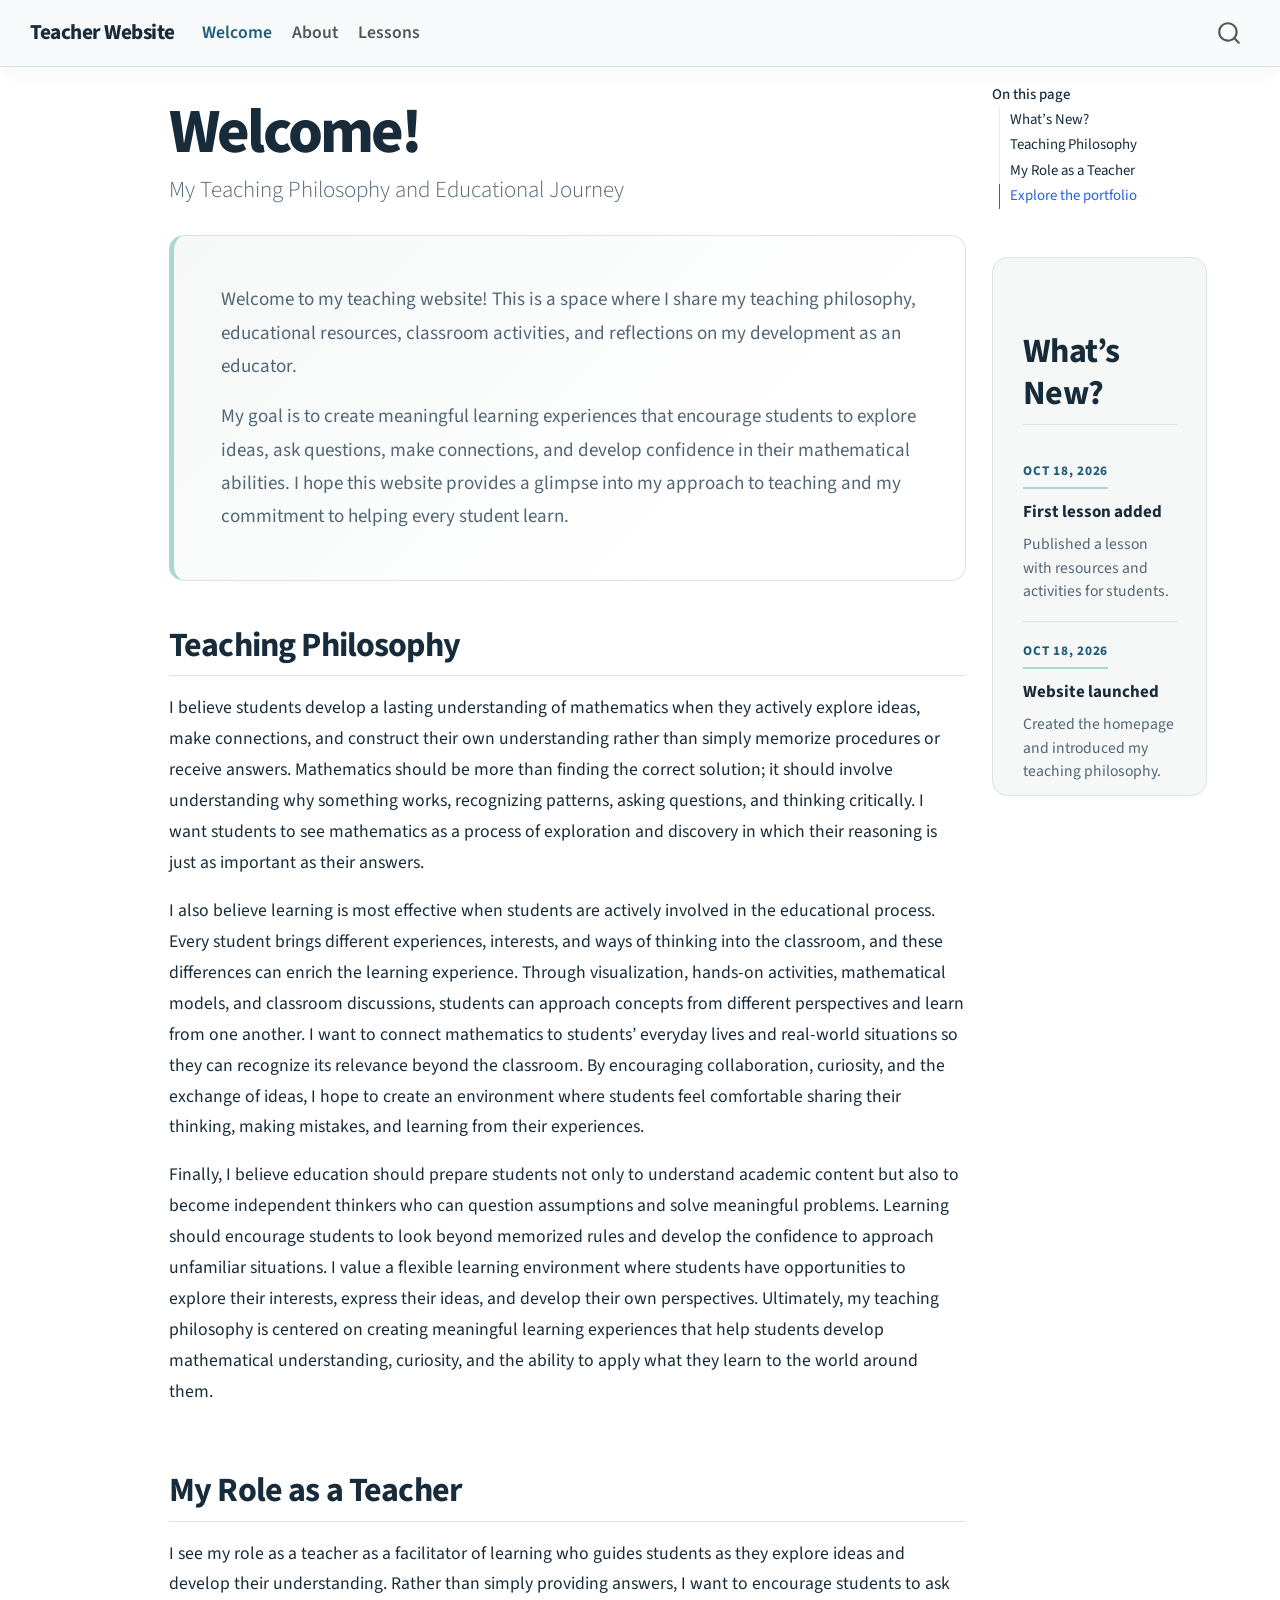
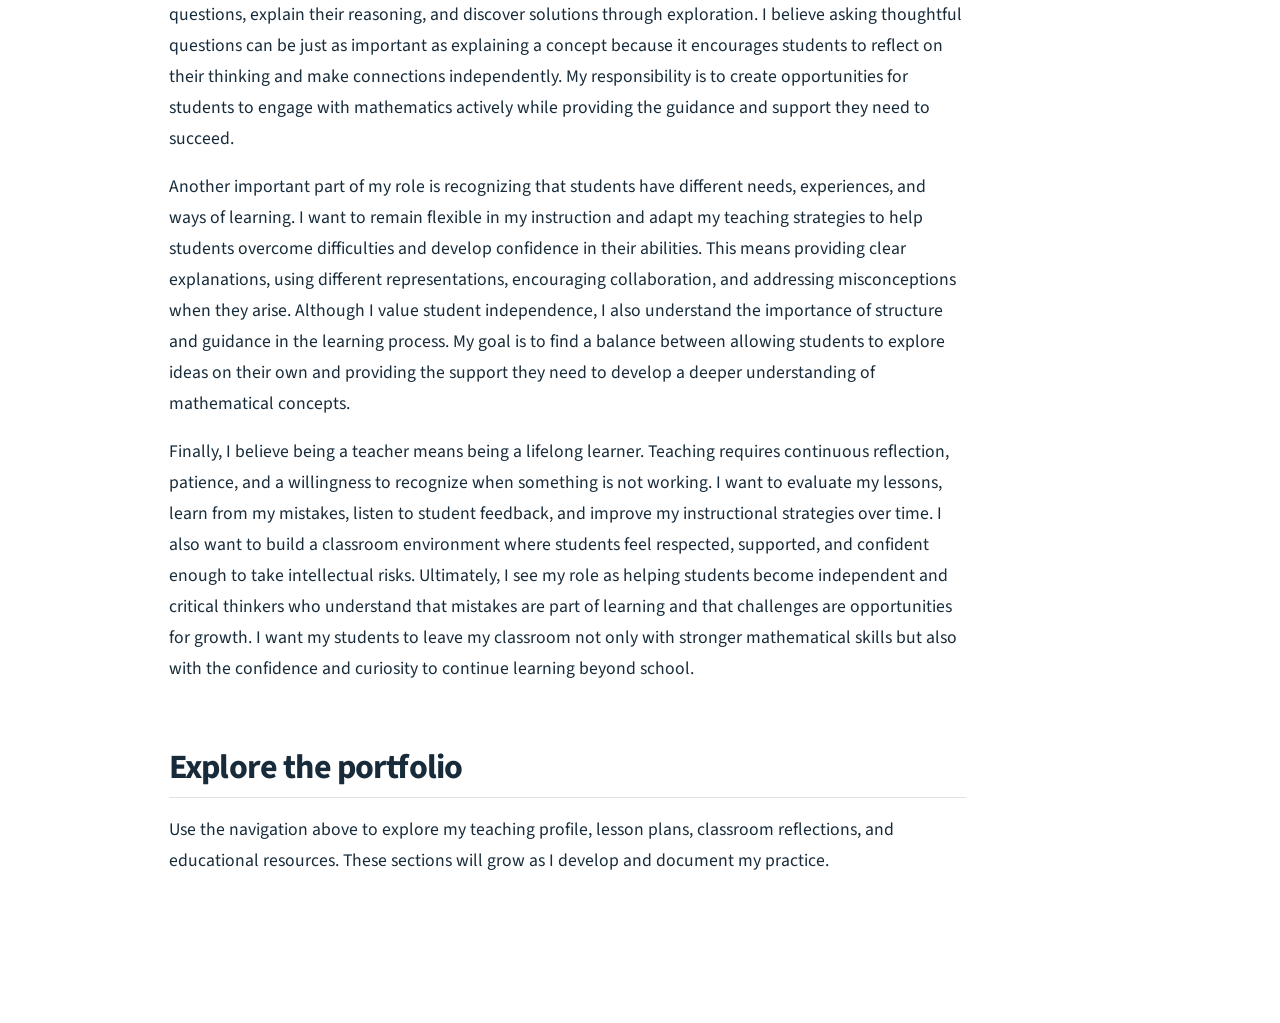
==== commit 52a983ad: "Publish updated teaching portfolio site" ====
--- a/index.html
+++ b/index.html
@@ -108,14 +108,6 @@
     <a class="nav-link" href="./lessons.html"> 
 <span class="menu-text">Lessons</span></a>
   </li>  
-  <li class="nav-item">
-    <a class="nav-link" href="./classroom.html"> 
-<span class="menu-text">Classroom</span></a>
-  </li>  
-  <li class="nav-item">
-    <a class="nav-link" href="./resources.html"> 
-<span class="menu-text">Resources</span></a>
-  </li>  
 </ul>
           </div> <!-- /navcollapse -->
             <div class="quarto-navbar-tools">
@@ -170,7 +162,7 @@
 <div class="no-row-height column-margin column-container"><section id="whats-new" class="level2 updates-box">
 <h2 class="anchored" data-anchor-id="whats-new">What’s New?</h2>
 <div class="update-entry">
-  <div class="update-date">OCT 22, 2026</div>
+  <div class="update-date">OCT 18, 2026</div>
   <div class="update-content">
     <strong>First lesson added</strong>
     <p>Published a lesson with resources and activities for students.</p>
@@ -186,12 +178,15 @@
 </div>
 </section></div><section id="teaching-philosophy" class="level2">
 <h2 class="anchored" data-anchor-id="teaching-philosophy">Teaching Philosophy</h2>
-<p>I believe students develop a lasting understanding of mathematics when they actively explore ideas and make connections, rather than simply receive answers or memorize procedures. I want students to feel comfortable asking questions, sharing their thinking, making mistakes, and building models as they work toward their own understanding. Visualization, discussion, hands-on activities, and mathematical construction can each offer a different way into an idea.</p>
-<p>My approach also needs to be flexible. I aim to respond to students’ interests, questions, and needs while providing the guidance and structure that keep learning focused. I see reflection as part of that work: revising lessons, improving explanations, addressing misconceptions, and learning from mistakes help me find better ways to support students.</p>
+<p>I believe students develop a lasting understanding of mathematics when they actively explore ideas, make connections, and construct their own understanding rather than simply memorize procedures or receive answers. Mathematics should be more than finding the correct solution; it should involve understanding why something works, recognizing patterns, asking questions, and thinking critically. I want students to see mathematics as a process of exploration and discovery in which their reasoning is just as important as their answers.</p>
+<p>I also believe learning is most effective when students are actively involved in the educational process. Every student brings different experiences, interests, and ways of thinking into the classroom, and these differences can enrich the learning experience. Through visualization, hands-on activities, mathematical models, and classroom discussions, students can approach concepts from different perspectives and learn from one another. I want to connect mathematics to students’ everyday lives and real-world situations so they can recognize its relevance beyond the classroom. By encouraging collaboration, curiosity, and the exchange of ideas, I hope to create an environment where students feel comfortable sharing their thinking, making mistakes, and learning from their experiences.</p>
+<p>Finally, I believe education should prepare students not only to understand academic content but also to become independent thinkers who can question assumptions and solve meaningful problems. Learning should encourage students to look beyond memorized rules and develop the confidence to approach unfamiliar situations. I value a flexible learning environment where students have opportunities to explore their interests, express their ideas, and develop their own perspectives. Ultimately, my teaching philosophy is centered on creating meaningful learning experiences that help students develop mathematical understanding, curiosity, and the ability to apply what they learn to the world around them.</p>
 </section>
 <section id="my-role-as-a-teacher" class="level2">
 <h2 class="anchored" data-anchor-id="my-role-as-a-teacher">My Role as a Teacher</h2>
-<p>My role is to create these connections while providing enough structure and guidance to keep students moving toward meaningful understanding. At the same time, I recognize that effective teaching requires constant reflection. I want to hold myself to high standards by carefully revising my lessons, thinking about the language I use, responding to students’ misconceptions, and learning from my mistakes. I believe becoming a better teacher is a continuous process, and through consistency, preparation, and a willingness to learn alongside my students, I hope to create a classroom where students feel confident exploring mathematics and developing their own understanding.</p>
+<p>I see my role as a teacher as a facilitator of learning who guides students as they explore ideas and develop their understanding. Rather than simply providing answers, I want to encourage students to ask questions, explain their reasoning, and discover solutions through exploration. I believe asking thoughtful questions can be just as important as explaining a concept because it encourages students to reflect on their thinking and make connections independently. My responsibility is to create opportunities for students to engage with mathematics actively while providing the guidance and support they need to succeed.</p>
+<p>Another important part of my role is recognizing that students have different needs, experiences, and ways of learning. I want to remain flexible in my instruction and adapt my teaching strategies to help students overcome difficulties and develop confidence in their abilities. This means providing clear explanations, using different representations, encouraging collaboration, and addressing misconceptions when they arise. Although I value student independence, I also understand the importance of structure and guidance in the learning process. My goal is to find a balance between allowing students to explore ideas on their own and providing the support they need to develop a deeper understanding of mathematical concepts.</p>
+<p>Finally, I believe being a teacher means being a lifelong learner. Teaching requires continuous reflection, patience, and a willingness to recognize when something is not working. I want to evaluate my lessons, learn from my mistakes, listen to student feedback, and improve my instructional strategies over time. I also want to build a classroom environment where students feel respected, supported, and confident enough to take intellectual risks. Ultimately, I see my role as helping students become independent and critical thinkers who understand that mistakes are part of learning and that challenges are opportunities for growth. I want my students to leave my classroom not only with stronger mathematical skills but also with the confidence and curiosity to continue learning beyond school.</p>
 </section>
 <section id="explore-the-portfolio" class="level2">
 <h2 class="anchored" data-anchor-id="explore-the-portfolio">Explore the portfolio</h2>
--- a/styles.css
+++ b/styles.css
@@ -61,6 +61,196 @@
   padding-bottom: 3rem;
 }
 
+/* Searchable lesson-card dashboard */
+.lesson-dashboard {
+  width: 100%;
+  max-width: 1440px;
+  margin: 1.5rem auto 2.5rem;
+}
+
+.lesson-search {
+  max-width: 680px;
+  margin: 0 0 1.5rem;
+}
+
+.lesson-search label {
+  display: block;
+  margin-bottom: 0.4rem;
+  color: var(--portfolio-ink);
+  font-weight: 700;
+}
+
+.lesson-search input {
+  display: block;
+  width: 100%;
+  min-height: 3rem;
+  padding: 0.65rem 0.85rem;
+  border: 1px solid var(--portfolio-line);
+  border-radius: 0.55rem;
+  background: var(--portfolio-white);
+  color: var(--portfolio-ink);
+}
+
+.lesson-search input:focus-visible {
+  border-color: var(--portfolio-blue);
+  outline: 3px solid color-mix(in srgb, var(--portfolio-blue) 20%, transparent);
+  outline-offset: 1px;
+}
+
+.lesson-search-help,
+.lesson-search-status {
+  margin: 0.4rem 0 0;
+  color: var(--portfolio-muted);
+  font-size: 0.92rem;
+}
+
+.lesson-search-status {
+  margin: 1.1rem 0 0.75rem;
+}
+
+.lesson-grid {
+  display: grid;
+  grid-template-columns: repeat(3, minmax(0, 1fr));
+  gap: 1.25rem;
+  align-items: stretch;
+}
+
+.lesson-card {
+  display: flex;
+  min-width: 0;
+  flex-direction: column;
+  overflow: hidden;
+  border: 1px solid var(--portfolio-line);
+  border-radius: 0.85rem;
+  background: var(--portfolio-white);
+  box-shadow: 0 5px 18px rgb(23 43 58 / 7%);
+  color: inherit;
+  text-decoration: none;
+  transition: box-shadow 150ms ease, transform 150ms ease;
+}
+
+.lesson-card:hover {
+  transform: translateY(-3px);
+  box-shadow: 0 10px 26px rgb(23 43 58 / 13%);
+  color: inherit;
+  text-decoration: none;
+}
+
+.lesson-card:focus-visible {
+  outline: 3px solid var(--portfolio-blue);
+  outline-offset: 3px;
+  color: inherit;
+  text-decoration: none;
+}
+
+.lesson-card[hidden] {
+  display: none !important;
+}
+
+.lesson-card-thumbnail {
+  display: grid;
+  aspect-ratio: 16 / 9;
+  place-items: center;
+  overflow: hidden;
+  border-bottom: 1px solid var(--portfolio-line);
+  background: #f1f5f4;
+}
+
+.lesson-card-thumbnail img {
+  display: block;
+  width: 100%;
+  height: 100%;
+  object-fit: contain;
+}
+
+.lesson-card-content {
+  display: flex;
+  flex: 1;
+  flex-direction: column;
+  align-items: flex-start;
+  padding: 0.9rem 1rem 1rem;
+}
+
+.lesson-card-subject {
+  margin: 0 0 0.4rem;
+  color: var(--portfolio-blue);
+  font-size: 0.82rem;
+  font-weight: 750;
+  letter-spacing: 0.045em;
+  text-transform: uppercase;
+}
+
+.lesson-card h2 {
+  margin: 0 0 0.75rem;
+  color: var(--portfolio-ink);
+  font-size: clamp(1.05rem, 1.25vw, 1.2rem);
+  font-weight: 750;
+  line-height: 1.3;
+}
+
+.lesson-card-dates {
+  width: 100%;
+  margin-top: auto;
+  padding-top: 0.8rem;
+  border-top: 1px solid var(--portfolio-line);
+}
+
+.lesson-card-dates p {
+  display: flex;
+  flex-wrap: wrap;
+  justify-content: space-between;
+  gap: 0.25rem 0.75rem;
+  margin: 0;
+  color: var(--portfolio-muted);
+  font-size: 0.9rem;
+  line-height: 1.5;
+}
+
+.lesson-card-dates p + p {
+  margin-top: 0.2rem;
+}
+
+.lesson-card-dates time {
+  color: var(--portfolio-ink);
+  font-variant-numeric: tabular-nums;
+}
+
+.lesson-card-action {
+  margin-top: 1rem;
+  color: var(--portfolio-blue);
+  font-weight: 750;
+}
+
+.lesson-search-empty {
+  margin: 1rem 0;
+  padding: 1rem;
+  border: 1px dashed var(--portfolio-line);
+  border-radius: 0.65rem;
+  color: var(--portfolio-muted);
+}
+
+@media (max-width: 900px) {
+  .lesson-grid {
+    grid-template-columns: repeat(2, minmax(0, 1fr));
+  }
+}
+
+@media (max-width: 575.98px) {
+  .lesson-grid {
+    grid-template-columns: 1fr;
+  }
+}
+
+@media (prefers-reduced-motion: reduce) {
+  .lesson-card {
+    transition: none;
+  }
+
+  .lesson-card:hover {
+    transform: none;
+  }
+}
+
 main.content h2 {
   margin-top: 2.6rem;
   color: var(--portfolio-ink);
@@ -394,6 +584,18 @@
   accent-color: #c74343;
 }
 
+.dilation-scale-control input[type="range"] {
+  display: block;
+  width: 100%;
+  accent-color: #c74343;
+}
+
+.dilation-coincident-shape {
+  fill: transparent;
+  stroke-dasharray: 7 4;
+  stroke-width: 3;
+}
+
 .rotation-distance-toggle {
   display: flex;
   align-items: flex-start;
@@ -484,6 +686,35 @@
 
 .rotated-distance-guide {
   stroke: #c74343;
+}
+
+.local-original-distance-guide {
+  stroke: var(--portfolio-blue-dark);
+}
+
+.local-rotated-distance-guide {
+  stroke: #c74343;
+}
+
+.rotation-local-axis {
+  stroke: var(--portfolio-blue-dark);
+  stroke-width: 2;
+  stroke-dasharray: 8 5;
+  opacity: 0.9;
+  pointer-events: none;
+}
+
+.rotation-local-axis-label {
+  fill: var(--portfolio-blue-dark);
+  font-family: "STIX Two Math", "Cambria Math", "Times New Roman", serif;
+  font-size: calc(19px * var(--rotation-text-scale, 1));
+  font-style: italic;
+  font-weight: 600;
+  paint-order: stroke;
+  stroke: var(--portfolio-white);
+  stroke-width: 3px;
+  stroke-linejoin: round;
+  pointer-events: none;
 }
 
 .rotation-point-controls {
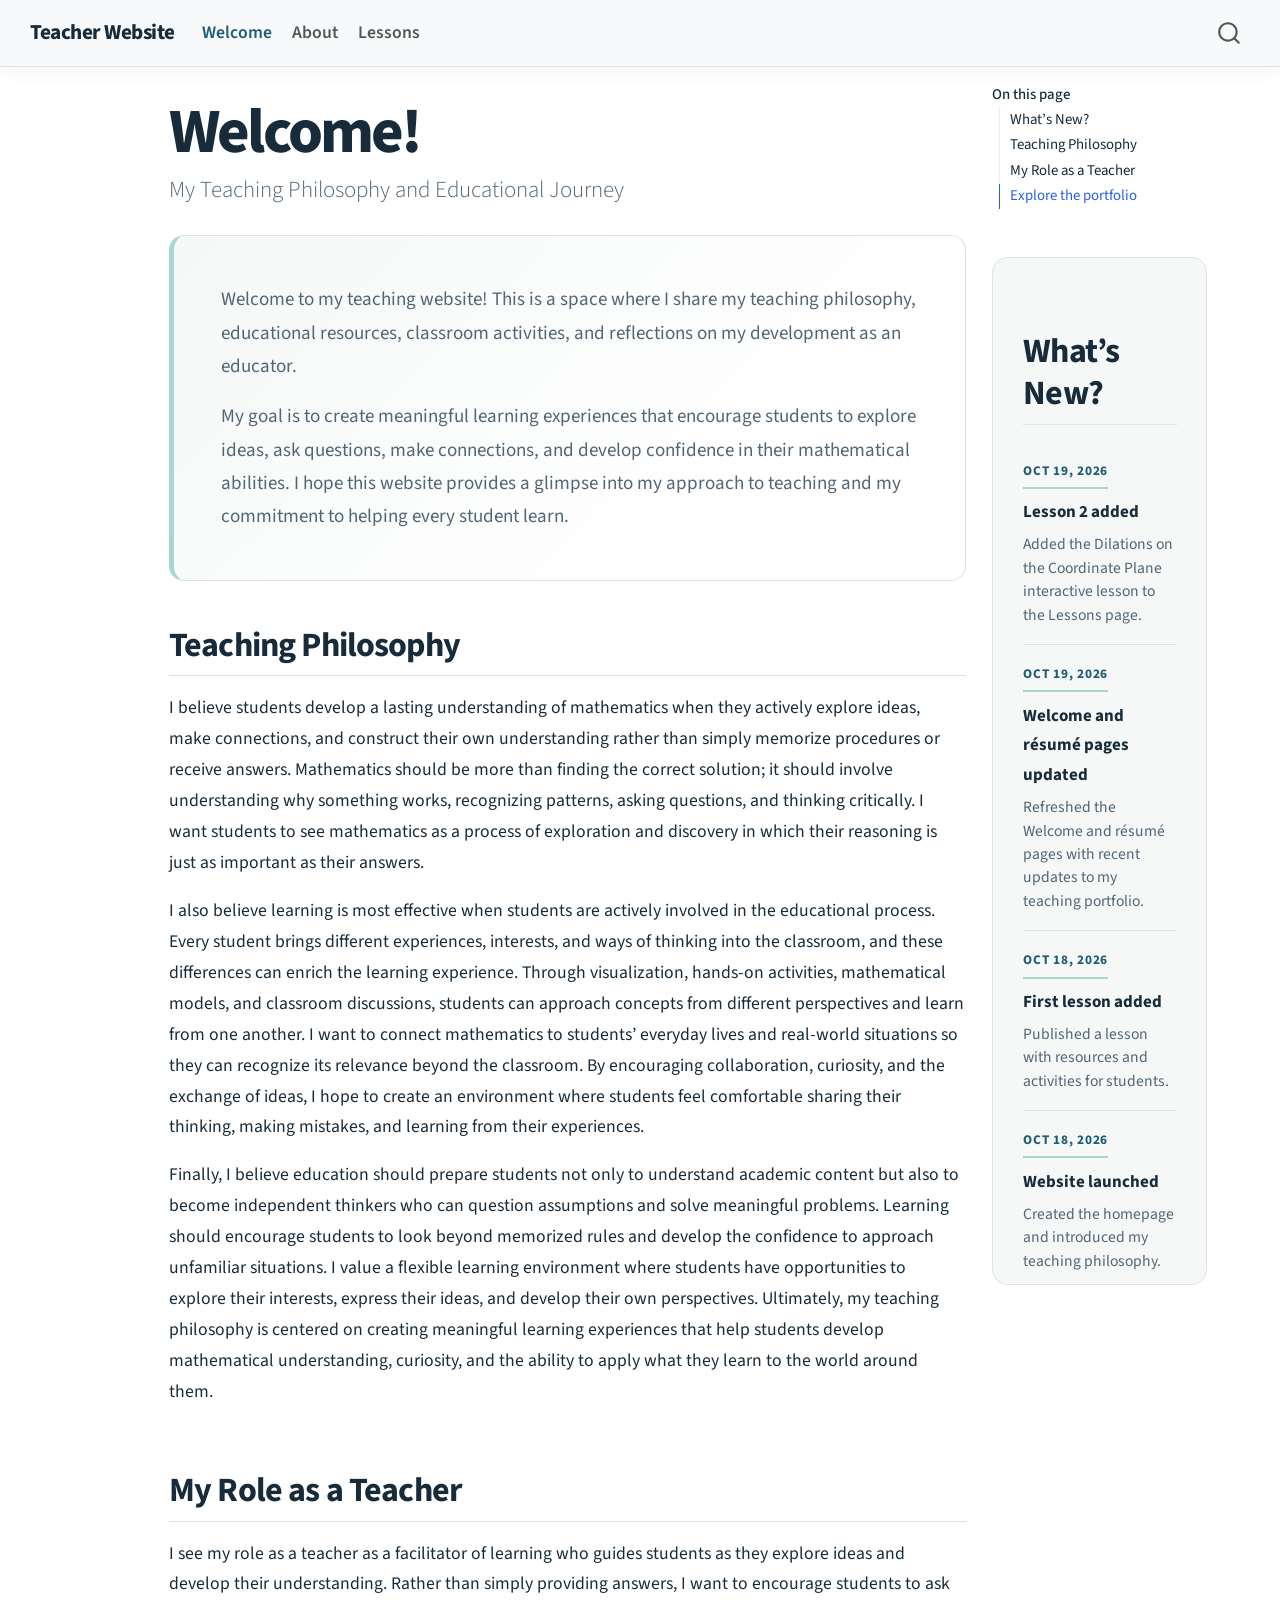
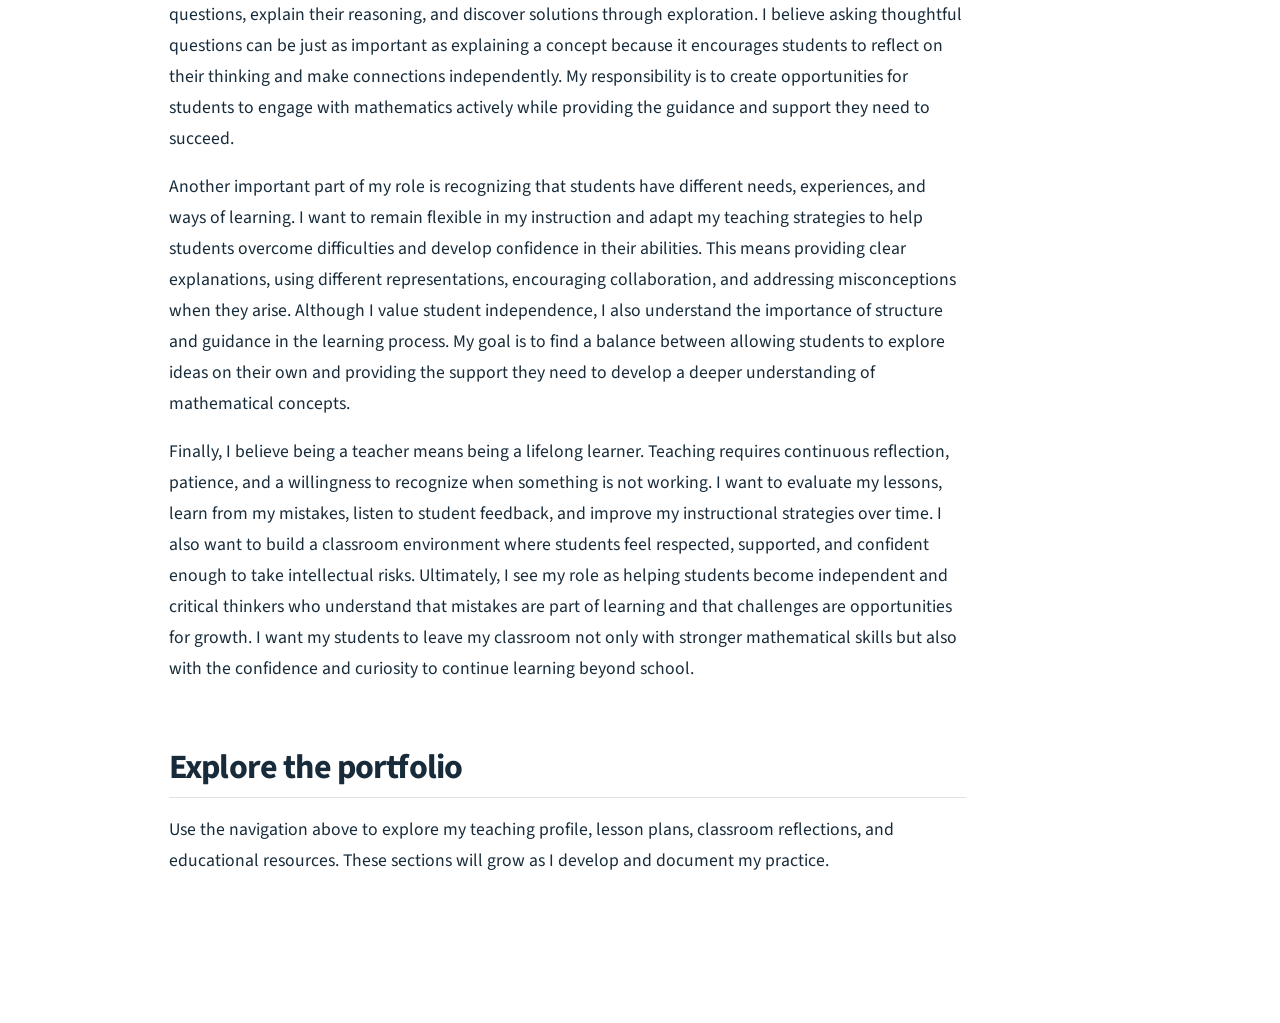
==== commit 9d67853b: "Publish homepage timeline updates" ====
--- a/index.html
+++ b/index.html
@@ -162,6 +162,22 @@
 <div class="no-row-height column-margin column-container"><section id="whats-new" class="level2 updates-box">
 <h2 class="anchored" data-anchor-id="whats-new">What’s New?</h2>
 <div class="update-entry">
+  <div class="update-date">OCT 19, 2026</div>
+  <div class="update-content">
+    <strong>Lesson 2 added</strong>
+    <p>Added the Dilations on the Coordinate Plane interactive lesson to the Lessons page.</p>
+  </div>
+</div>
+
+<div class="update-entry">
+  <div class="update-date">OCT 19, 2026</div>
+  <div class="update-content">
+    <strong>Welcome and résumé pages updated</strong>
+    <p>Refreshed the Welcome and résumé pages with recent updates to my teaching portfolio.</p>
+  </div>
+</div>
+
+<div class="update-entry">
   <div class="update-date">OCT 18, 2026</div>
   <div class="update-content">
     <strong>First lesson added</strong>
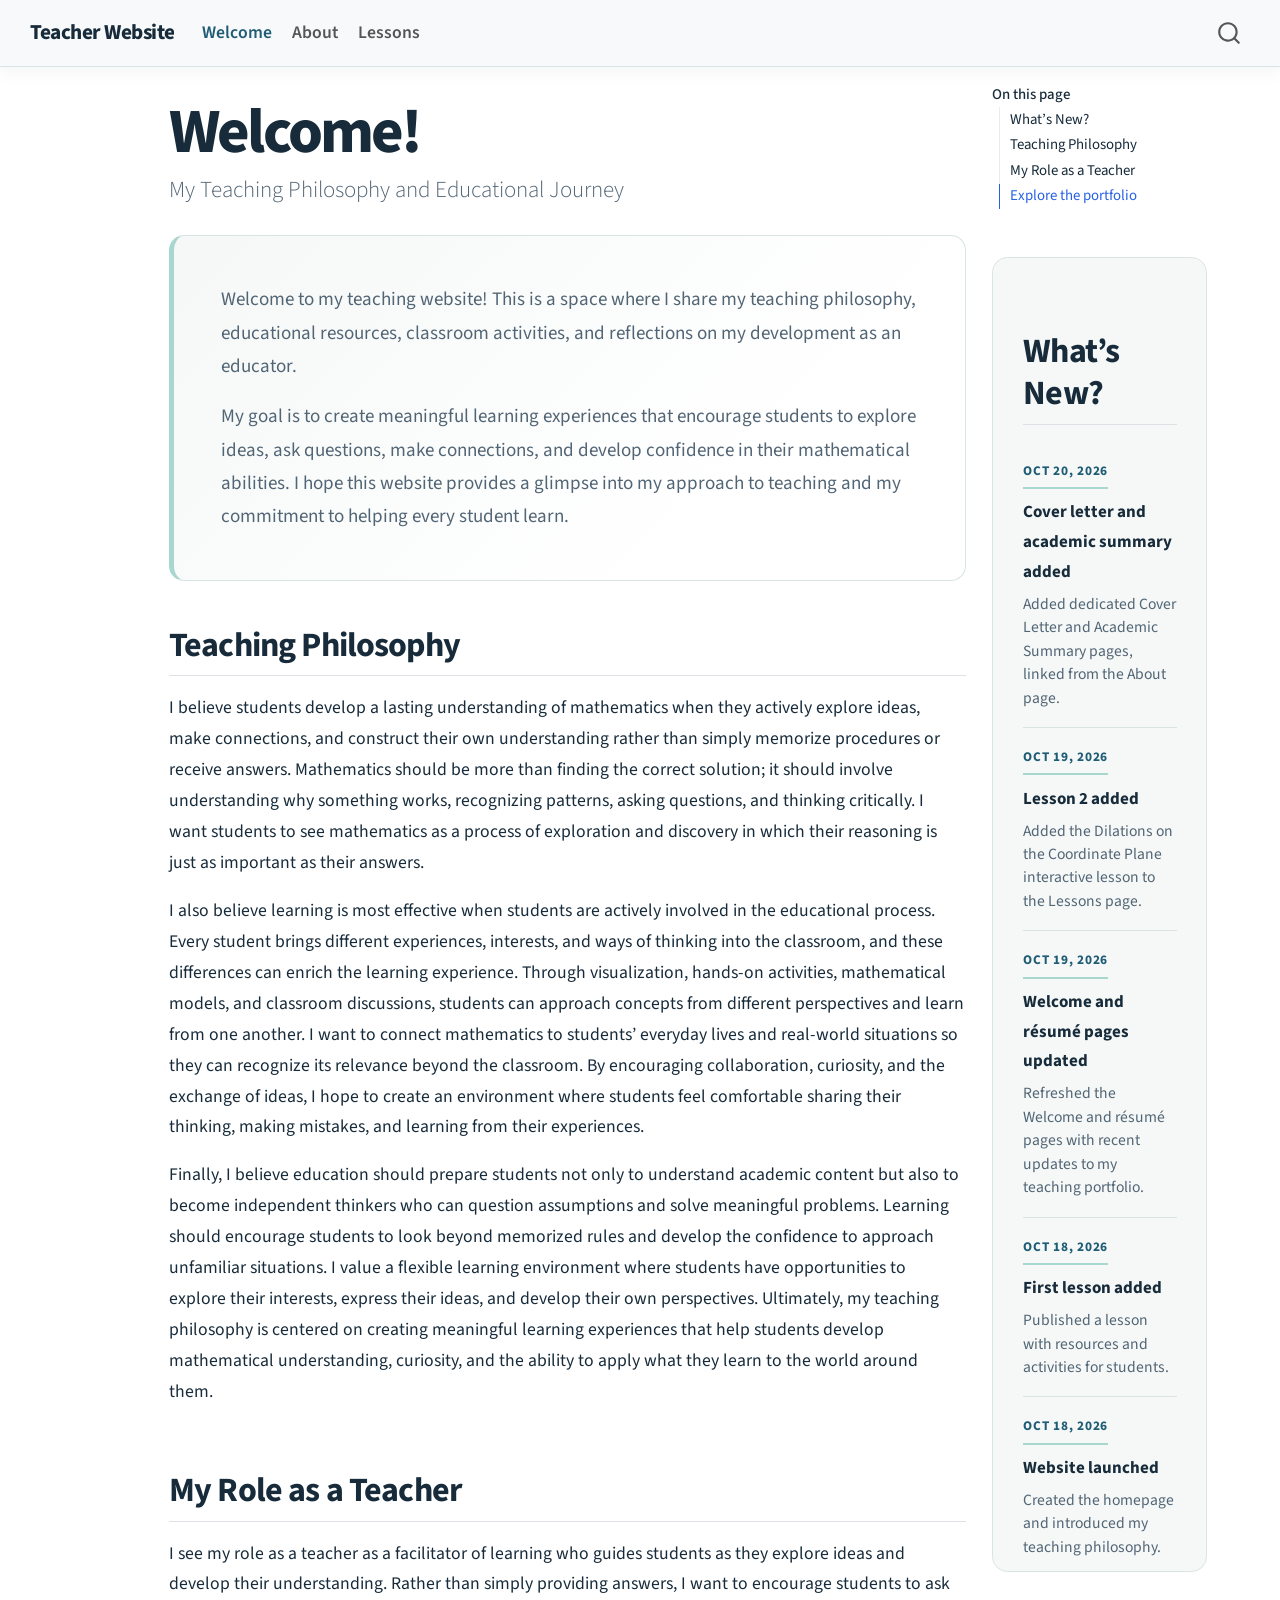
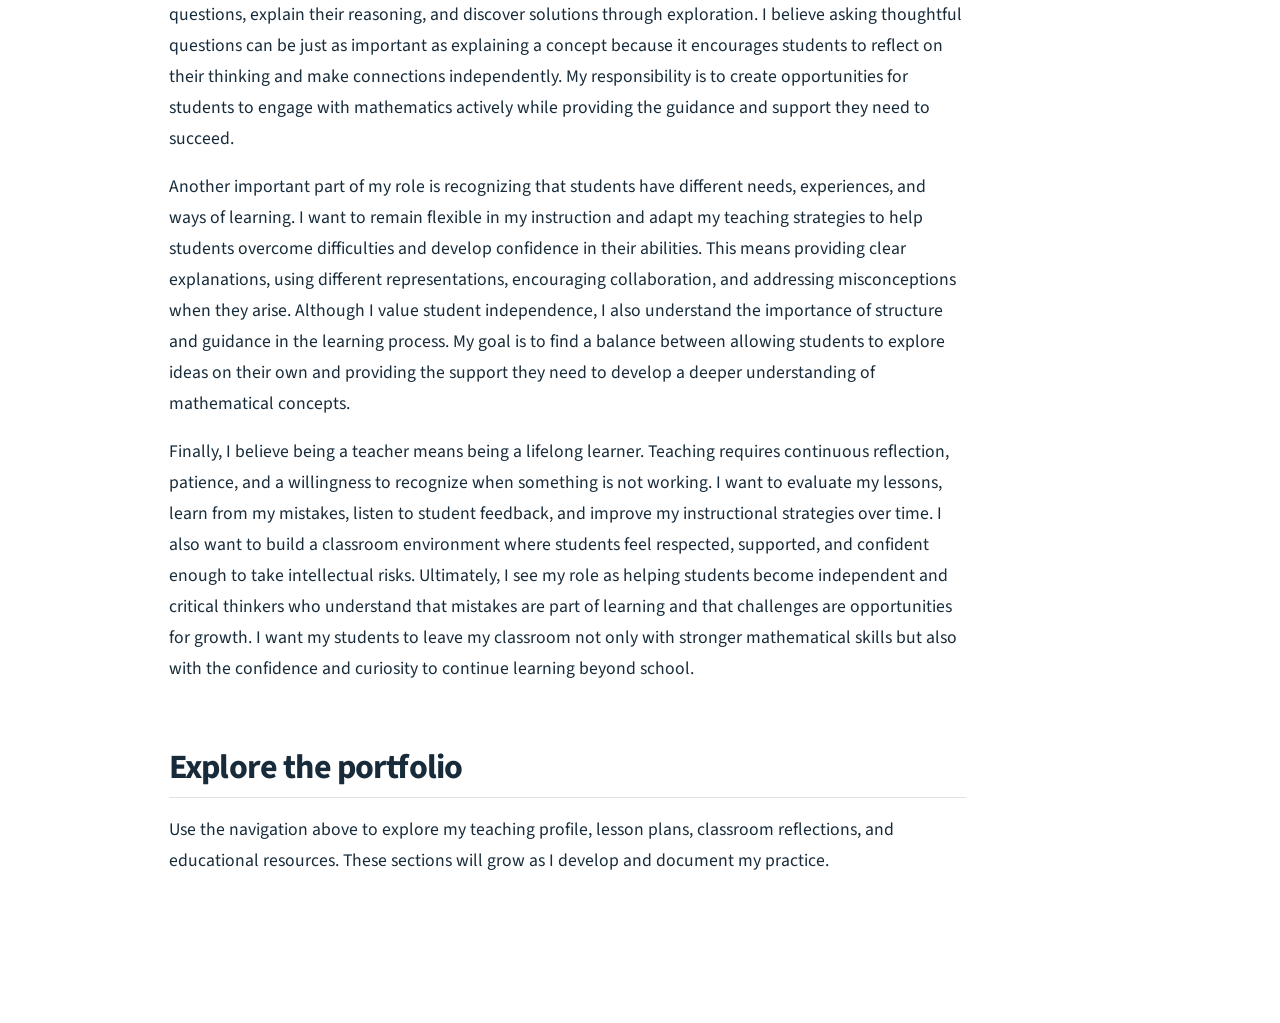
==== commit eee4cfb4: "Publish cover letter and academic summary" ====
--- a/index.html
+++ b/index.html
@@ -161,6 +161,14 @@
 
 <div class="no-row-height column-margin column-container"><section id="whats-new" class="level2 updates-box">
 <h2 class="anchored" data-anchor-id="whats-new">What’s New?</h2>
+<div class="update-entry">
+  <div class="update-date">OCT 20, 2026</div>
+  <div class="update-content">
+    <strong>Cover letter and academic summary added</strong>
+    <p>Added dedicated Cover Letter and Academic Summary pages, linked from the About page.</p>
+  </div>
+</div>
+
 <div class="update-entry">
   <div class="update-date">OCT 19, 2026</div>
   <div class="update-content">
--- a/styles.css
+++ b/styles.css
@@ -499,6 +499,115 @@
 
 .resume-page a {
   font-weight: 650;
+}
+
+.about-link-grid {
+  display: grid;
+  grid-template-columns: repeat(2, minmax(0, 1fr));
+  gap: 1rem;
+  margin: 1.5rem 0 2.5rem;
+}
+
+.about-link-card {
+  display: flex;
+  flex-direction: column;
+  align-items: flex-start;
+  padding: clamp(1.15rem, 2.5vw, 1.6rem);
+  border: 1px solid var(--portfolio-line);
+  border-top: 4px solid var(--portfolio-teal);
+  border-radius: 0.85rem;
+  background: var(--portfolio-paper);
+}
+
+.about-link-card h3 {
+  margin: 0 0 0.5rem;
+  color: var(--portfolio-ink);
+  font-size: 1.2rem;
+}
+
+.about-link-card p {
+  margin-bottom: 0.75rem;
+  color: var(--portfolio-muted);
+}
+
+.about-link-card p:last-child {
+  margin-top: auto;
+  margin-bottom: 0;
+}
+
+.about-link-card a,
+.about-link-card a:visited {
+  color: var(--portfolio-blue);
+  font-weight: 700;
+  text-decoration-thickness: 1px;
+  text-underline-offset: 0.18em;
+}
+
+.about-link-card a:focus-visible,
+.about-link-card a:hover {
+  color: var(--portfolio-blue-dark);
+}
+
+.cover-letter {
+  max-width: 780px;
+  margin: 0 auto 1.75rem;
+  padding: clamp(1.5rem, 5vw, 3.5rem);
+  border: 1px solid var(--portfolio-line);
+  border-radius: 0.9rem;
+  background: var(--portfolio-white);
+  box-shadow: 0 12px 32px rgb(23 43 58 / 6%);
+  font-size: 1.04rem;
+  line-height: 1.85;
+}
+
+.cover-letter p {
+  margin-bottom: 1.25rem;
+}
+
+.cover-letter p:last-child {
+  margin-bottom: 0;
+}
+
+.academic-grid {
+  display: grid;
+  grid-template-columns: repeat(2, minmax(0, 1fr));
+  gap: 1rem;
+  margin: 1.5rem 0 2rem;
+}
+
+.academic-term {
+  min-width: 0;
+  padding: 1.2rem 1.35rem;
+  border: 1px solid var(--portfolio-line);
+  border-left: 4px solid var(--portfolio-teal);
+  border-radius: 0.8rem;
+  background: var(--portfolio-paper);
+}
+
+.academic-term h2 {
+  margin: 0 0 0.75rem;
+  color: var(--portfolio-blue-dark);
+  font-size: 1.2rem;
+}
+
+.academic-term ul {
+  margin: 0;
+  padding-left: 1.2rem;
+}
+
+.academic-term li + li {
+  margin-top: 0.35rem;
+}
+
+.academic-term strong {
+  white-space: nowrap;
+  color: var(--portfolio-ink);
+  font-variant-numeric: tabular-nums;
+}
+
+.cover-letter + p > a,
+.academic-grid + p > a {
+  font-weight: 700;
 }
 
 /* Coordinate-plane rotation activity */
@@ -932,6 +1041,11 @@
     grid-template-columns: 1fr;
   }
 
+  .about-link-grid,
+  .academic-grid {
+    grid-template-columns: 1fr;
+  }
+
   .resume-entry {
     margin-left: 0;
     padding-left: 1rem;
